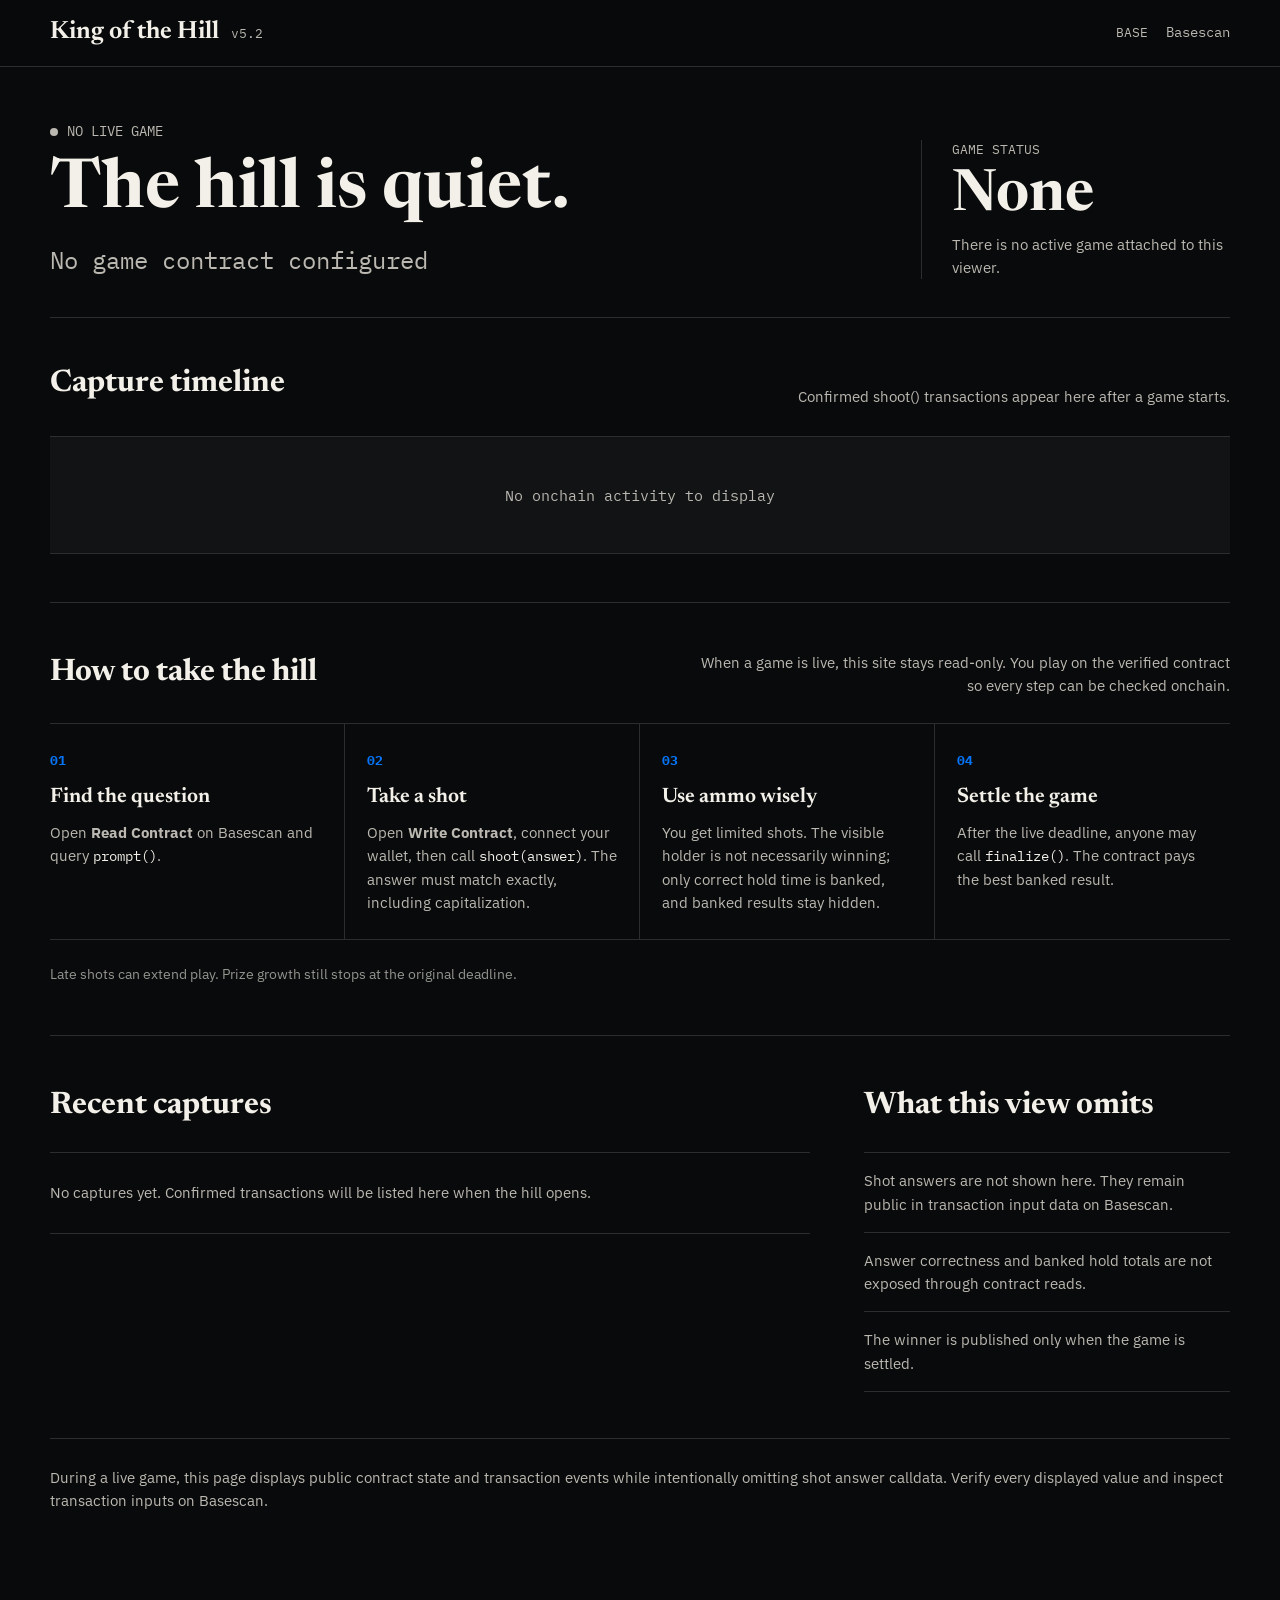
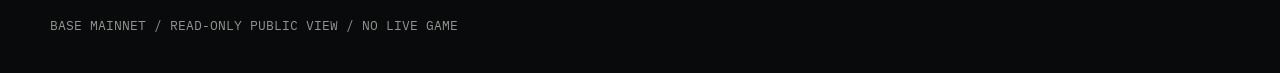
==== site/index.html @ c0a4bc06 "Clarify timeline states after game end" ====
<!DOCTYPE html>
<html lang="en">
<head>
  <meta charset="UTF-8">
  <meta name="viewport" content="width=device-width, initial-scale=1.0">
  <meta name="color-scheme" content="dark">
  <title>King of the Hill v5.2</title>
  <link rel="preconnect" href="https://fonts.googleapis.com">
  <link rel="preconnect" href="https://fonts.gstatic.com" crossorigin>
  <link href="https://fonts.googleapis.com/css2?family=IBM+Plex+Mono:wght@400;500;600&family=IBM+Plex+Sans:wght@400;500;600&family=Newsreader:opsz,wght@6..72,500;6..72,650&display=swap" rel="stylesheet">
  <link rel="icon" type="image/svg+xml" href="favicon.svg">
  <link rel="stylesheet" href="styles.css?v=28">
  <script src="assets/ethers.umd.min.js"></script>
</head>
<body data-view="empty">
  <header>
    <div class="shell nav">
      <a class="brand" href="#top"><strong>King of the Hill</strong><span class="version">v5.2</span></a>
      <nav class="nav-actions" aria-label="Site navigation">
        <span class="network" id="network">BASE</span>
        <a id="history-link" href="#ledger" hidden>History</a>
        <a id="contract-link-nav" href="https://basescan.org" target="_blank" rel="noopener">Basescan</a>
      </nav>
    </div>
  </header>

  <main class="shell" id="top">
    <section class="live-heading" aria-labelledby="state-heading">
      <div>
        <div class="eyebrow inactive" id="state-kicker"><span class="pulse"></span><span id="state-kicker-text">NO LIVE GAME</span></div>
        <h1 id="state-heading">The hill is quiet.</h1>
        <p class="holder" id="holder">No game contract configured</p>
      </div>
      <div class="status-block">
        <div class="label" id="status-label">Game status</div>
        <div class="status-value" id="status-value">None</div>
        <p class="status-copy" id="status-copy">There is no active game attached to this viewer.</p>
      </div>
    </section>

    <section class="scoreline" id="scoreline" aria-label="Public game state" hidden>
      <div class="score primary"><span class="label" id="metric-primary-label">Visible reign prize</span><strong id="metric-primary">-</strong></div>
      <div class="score"><span class="label" id="metric-two-label">Prize pool</span><strong id="metric-two">-</strong></div>
      <div class="score"><span class="label" id="metric-three-label">Prize floor</span><strong id="metric-three">-</strong></div>
      <div class="score"><span class="label" id="metric-four-label">Max shots</span><strong id="metric-four">-</strong></div>
    </section>

    <section class="timeline-section" id="timeline-section">
      <div class="section-top">
        <h2>Capture timeline</h2>
        <p class="section-note" id="timeline-note">Confirmed <code>shoot()</code> transactions appear here after a game starts.</p>
      </div>
      <div class="timeline empty" id="timeline" aria-label="No capture activity">
        <p class="empty-track-copy">No onchain activity to display</p>
      </div>
      <div class="timeline-key" id="timeline-key" hidden>
        <span class="key shot-key"><i></i>Shot</span>
        <span class="key now" id="playhead-key"><i></i>Latest block</span>
        <span class="key cutoff"><i></i><span id="cutoff-key-text">Prize cutoff + current end</span></span>
        <span class="key current-end" id="current-end-key" hidden><i></i><span id="current-end-key-text">Current end</span></span>
        <span class="key overtime" id="overtime-key" hidden><i></i>Overtime</span>
      </div>
    </section>

    <section class="play-guide" id="play">
      <div class="guide-heading">
        <h2>How to take the hill</h2>
        <p>When a game is live, this site stays read-only. You play on the verified contract so every step can be checked onchain.</p>
      </div>
      <div class="guide-grid">
        <article class="guide-step"><b>01</b><h3>Find the question</h3><p>Open <strong>Read Contract</strong> on Basescan and query <code>prompt()</code>.</p></article>
        <article class="guide-step"><b>02</b><h3>Take a shot</h3><p>Open <strong>Write Contract</strong>, connect your wallet, then call <code>shoot(answer)</code>. The answer must match exactly, including capitalization.</p></article>
        <article class="guide-step"><b>03</b><h3>Use ammo wisely</h3><p>You get limited shots. The visible holder is not necessarily winning; only correct hold time is banked, and banked results stay hidden.</p></article>
        <article class="guide-step"><b>04</b><h3>Settle the game</h3><p>After the live deadline, anyone may call <code>finalize()</code>. The contract pays the best banked result.</p></article>
      </div>
      <div class="guide-actions">
        <a class="chain-link disabled" id="contract-link" href="https://basescan.org" target="_blank" rel="noopener" aria-disabled="true" hidden>Available when a game is configured</a>
        <p>Late shots can extend play. Prize growth still stops at the original deadline.</p>
      </div>
    </section>

    <section class="lower">
      <div id="ledger">
        <h2>Recent captures</h2>
        <div id="history-empty" class="empty-copy">No captures yet. Confirmed transactions will be listed here when the hill opens.</div>
        <div class="ledger-wrap" id="ledger-wrap" hidden>
          <table class="ledger">
            <caption>The prize shown is the public curve value reached by the holder displaced by each shot.</caption>
            <thead><tr><th>Time</th><th>Player</th><th>Tx</th><th>Previous reign prize</th></tr></thead>
            <tbody id="history-body"></tbody>
          </table>
        </div>
      </div>
      <aside>
        <h2>What this view omits</h2>
        <div class="hidden-state">
          <p>Shot answers are not shown here. They remain public in transaction input data on Basescan.</p>
          <p>Answer correctness and banked hold totals are not exposed through contract reads.</p>
          <p>The winner is published only when the game is settled.</p>
        </div>
      </aside>
    </section>

    <p class="disclosure">During a live game, this page displays public contract state and transaction events while intentionally omitting shot answer calldata. Verify every displayed value and inspect transaction inputs on Basescan.</p>
  </main>

  <footer><div class="shell" id="footer-state">BASE MAINNET / READ-ONLY PUBLIC VIEW / NO LIVE GAME</div></footer>

  <script type="module" src="app.js?v=28"></script>
</body>
</html>
---- site/styles.css ----
:root {
  --bg: #090a0b;
  --panel: #111315;
  --ink: #f3f0e9;
  --muted: #bbb8b1;
  --faint: #92948e;
  --line: #2b2d2e;
  --accent: #0675f9;
  --good: #b7d89c;
  --warning: #e6bd62;
  --state-accent: var(--muted);
  --state-panel: var(--panel);
  --state-border: var(--line);
}

body[data-view="ready"] {
  --state-accent: #79aef0;
  --state-panel: #0e151e;
  --state-border: #253d5d;
}
body[data-view="live-open"],
body[data-view="live-active"] {
  --state-accent: var(--accent);
  --state-panel: #0b1624;
  --state-border: #174f8f;
}
body[data-view="unfunded"],
body[data-view="overtime"],
body[data-view="expired"],
body[data-view="unavailable"] {
  --state-accent: var(--warning);
  --state-panel: #19160e;
  --state-border: #665126;
}

* { box-sizing: border-box; }
[hidden] { display: none !important; }
html { color-scheme: dark; scroll-behavior: smooth; }
body {
  margin: 0;
  background: var(--bg);
  color: var(--ink);
  font-family: "IBM Plex Sans", sans-serif;
  font-size: 17px;
  line-height: 1.55;
  overflow-x: hidden;
  -webkit-font-smoothing: antialiased;
}
a { color: inherit; transition: color 150ms ease, border-color 150ms ease, background-color 150ms ease; }
button, a { -webkit-tap-highlight-color: transparent; }
code { color: var(--ink); font-family: "IBM Plex Mono", monospace; font-size: 0.94em; }
.version, .network, .nav-actions, .eyebrow, .holder, .label,
.status-value.timer, .score strong, .timeline, .timeline-key,
.guide-step b, .chain-link, .ledger, footer {
  font-family: "IBM Plex Mono", monospace;
}
.shell { width: min(1180px, calc(100% - 48px)); margin: 0 auto; }

header {
  position: sticky;
  top: 0;
  z-index: 20;
  background: rgba(9, 10, 11, 0.94);
  border-bottom: 1px solid var(--line);
}
.nav {
  min-height: 66px;
  display: flex;
  align-items: center;
  justify-content: space-between;
  gap: 24px;
}
.brand {
  display: flex;
  align-items: baseline;
  gap: 12px;
  min-width: 0;
  text-decoration: none;
}
.brand strong {
  font-family: "Newsreader", serif;
  font-size: 25px;
  font-weight: 650;
  letter-spacing: 0;
  white-space: nowrap;
}
.version, .network { color: var(--muted); font-size: 13px; }
.nav-actions { display: flex; align-items: center; gap: 18px; }
.nav-actions a { color: var(--muted); font-size: 14px; text-decoration: none; }
.nav-actions a:hover, .nav-actions a:focus-visible { color: var(--accent); text-decoration: underline; text-underline-offset: 4px; }

main { padding: 54px 0 80px; }
.live-heading {
  display: grid;
  grid-template-columns: minmax(0, 1.45fr) minmax(280px, 0.55fr);
  gap: 56px;
  align-items: end;
  padding-bottom: 38px;
  border-bottom: 1px solid var(--line);
}
.eyebrow {
  display: flex;
  align-items: center;
  gap: 9px;
  margin-bottom: 16px;
  color: var(--state-accent);
  font-size: 14px;
}
.eyebrow.inactive { color: var(--muted); }
.eyebrow.warning { color: var(--warning); }
.pulse {
  width: 8px;
  height: 8px;
  flex: 0 0 auto;
  border-radius: 50%;
  background: currentColor;
  box-shadow: 0 0 0 0 rgba(183, 216, 156, 0.5);
  animation: pulse 2s infinite;
}
.inactive .pulse, .warning .pulse { box-shadow: none; animation: none; }
@keyframes pulse {
  70% { box-shadow: 0 0 0 8px rgba(183, 216, 156, 0); }
  100% { box-shadow: 0 0 0 0 rgba(183, 216, 156, 0); }
}
h1, h2, h3 { font-family: "Newsreader", serif; letter-spacing: 0; }
h1 {
  max-width: 820px;
  margin: 0;
  font-size: 84px;
  line-height: 0.96;
  font-weight: 650;
  text-wrap: balance;
}
body[data-view="empty"] h1,
body[data-view="unfunded"] h1,
body[data-view="ready"] h1 {
  font-size: 68px;
}
h2 { margin: 0; font-size: 31px; }
h3 { margin: 0; font-size: 21px; }
.holder {
  margin: 18px 0 0;
  color: var(--state-accent);
  font-size: 24px;
  overflow-wrap: anywhere;
}
.holder.neutral { color: var(--muted); }
.status-block { border-left: 1px solid var(--line); padding-left: 30px; }
.label { color: var(--muted); font-size: 13px; text-transform: uppercase; }
.status-value {
  margin: 7px 0 8px;
  color: var(--ink);
  font-family: "Newsreader", serif;
  font-size: 58px;
  line-height: 1;
  font-weight: 650;
  font-variant-numeric: tabular-nums;
}
.status-value.timer { font-family: "IBM Plex Mono", monospace; font-size: 50px; font-weight: 500; }
.status-copy { margin: 0; color: var(--muted); font-size: 15px; }

.scoreline {
  display: grid;
  grid-template-columns: 1.1fr repeat(3, 0.7fr);
  border-bottom: 1px solid var(--line);
  background: var(--state-panel);
}
.score {
  min-width: 0;
  padding: 24px 20px 24px 0;
  border-right: 1px solid var(--line);
}
.score + .score { padding-left: 24px; }
.score:last-child { border-right: 0; }
.score strong {
  display: block;
  margin-top: 8px;
  font-size: 29px;
  font-weight: 500;
  font-variant-numeric: tabular-nums;
  white-space: nowrap;
}
.score.primary {
  padding-left: 16px;
  background: color-mix(in srgb, var(--state-accent) 8%, transparent);
  box-shadow: inset 3px 0 0 var(--state-accent);
}
.score.primary strong { color: var(--state-accent); }

body[data-view="live-open"] .status-block,
body[data-view="live-active"] .status-block,
body[data-view="overtime"] .status-block,
body[data-view="expired"] .status-block,
body[data-view="unfunded"] .status-block {
  box-shadow: inset 3px 0 0 var(--state-accent);
}
body[data-view="live-open"] .status-value,
body[data-view="live-active"] .status-value,
body[data-view="overtime"] .status-value,
body[data-view="expired"] .status-value,
body[data-view="unfunded"] .status-value {
  color: var(--state-accent);
}

.timeline-section { padding: 42px 0 48px; border-bottom: 1px solid var(--state-border); }
.section-top {
  display: flex;
  align-items: flex-end;
  justify-content: space-between;
  gap: 24px;
  margin-bottom: 28px;
}
.section-note {
  display: flex;
  flex-wrap: wrap;
  justify-content: flex-end;
  gap: 4px 16px;
  max-width: 620px;
  margin: 0;
  color: var(--muted);
  font-size: 15px;
  text-align: right;
}
.section-note span { white-space: nowrap; }
.timeline {
  position: relative;
  height: 178px;
  border-top: 1px solid var(--line);
  border-bottom: 1px solid var(--line);
  overflow: hidden;
  background: var(--state-panel);
  border-color: var(--state-border);
}
.timeline.empty { height: 118px; }
.empty-track-copy {
  position: absolute;
  inset: 0;
  display: grid;
  place-items: center;
  margin: 0;
  padding: 24px;
  color: var(--muted);
  font-size: 15px;
  text-align: center;
}
.timeline-rail {
  position: absolute;
  left: 0;
  right: 0;
  top: 91px;
  height: 1px;
  background: #62615e;
}
.timeline-progress {
  position: absolute;
  left: 0;
  top: 90px;
  height: 3px;
  z-index: 2;
  background: var(--state-accent);
  opacity: 0.42;
}
.overtime-zone {
  position: absolute;
  top: 0;
  right: 0;
  bottom: 0;
  background: #211b0d;
  border-left: 1px dashed var(--warning);
}
.timeline-boundary, .playhead, .shot {
  position: absolute;
  width: 1px;
}
.timeline-boundary {
  top: 34px;
  bottom: 34px;
  border-left: 1px dashed #9b938b;
}
.timeline-boundary.current-end { border-left: 1px solid var(--good); }
.timeline-boundary span {
  position: absolute;
  top: -25px;
  right: 7px;
  color: var(--muted);
  font-size: 12px;
  white-space: nowrap;
}
.timeline-boundary.current-end span { color: var(--good); }
.timeline-boundary.align-left span { top: -7px; }
.shot {
  top: 57px;
  bottom: 57px;
  width: 2px;
  background: #d8d4cc;
  opacity: 0.72;
}
.shot.latest {
  top: 51px;
  bottom: 51px;
  width: 4px;
  background: var(--state-accent);
  opacity: 1;
  box-shadow: 0 0 16px color-mix(in srgb, var(--state-accent) 60%, transparent);
}
.playhead {
  top: 20px;
  bottom: 20px;
  width: 3px;
  z-index: 5;
  background: var(--state-accent);
  box-shadow: 0 0 14px color-mix(in srgb, var(--state-accent) 55%, transparent);
  transition: left 1s linear;
}
.playhead::before {
  content: attr(data-label);
  position: absolute;
  top: 43px;
  left: 8px;
  color: var(--state-accent);
  font-size: 13px;
  font-weight: 600;
  white-space: nowrap;
}
.playhead.align-end::before { right: 8px; left: auto; }
.playhead::after {
  content: "";
  position: absolute;
  left: -4px;
  top: 68px;
  width: 10px;
  height: 10px;
  border-radius: 50%;
  background: var(--state-accent);
}
.timeline-start, .timeline-end {
  position: absolute;
  bottom: 13px;
  color: var(--muted);
  font-size: 14px;
}
.timeline-start { left: 12px; }
.timeline-end { right: 12px; text-align: right; }
.timeline-key {
  display: flex;
  gap: 24px;
  margin-top: 14px;
  color: var(--muted);
  font-size: 14px;
}
.key { display: flex; align-items: center; gap: 7px; }
.key i { display: block; width: 2px; height: 14px; background: #d8d4cc; }
.key.now i { width: 3px; background: var(--state-accent); }
.key.cutoff i { width: 1px; border-left: 1px dashed #9b938b; background: none; }
.key.current-end i { width: 1px; border-left: 0; background: var(--good); }
.key.overtime i {
  width: 14px;
  height: 10px;
  border: 1px solid var(--warning);
  background: #211b0d;
}

.play-guide { padding: 46px 0 50px; border-bottom: 1px solid var(--line); }
.guide-heading {
  display: flex;
  align-items: end;
  justify-content: space-between;
  gap: 32px;
  margin-bottom: 26px;
}
.guide-heading p {
  max-width: 540px;
  margin: 0;
  color: var(--muted);
  font-size: 15px;
  text-align: right;
}
.guide-grid {
  display: grid;
  grid-template-columns: repeat(4, minmax(0, 1fr));
  border-top: 1px solid var(--line);
  border-bottom: 1px solid var(--line);
}
.guide-step {
  min-width: 0;
  padding: 22px 22px 24px 0;
  border-right: 1px solid var(--line);
}
.guide-step + .guide-step { padding-left: 22px; }
.guide-step:last-child { border-right: 0; }
.guide-step b { color: var(--accent); font-size: 13px; }
.guide-step h3 { margin: 9px 0 7px; font-weight: 650; }
.guide-step p { margin: 0; color: var(--muted); font-size: 15px; }
.guide-actions { display: flex; align-items: center; gap: 20px; margin-top: 24px; }
.guide-actions p { margin: 0; color: var(--faint); font-size: 14px; }
.chain-link {
  display: inline-flex;
  margin: 0;
  padding: 12px 15px;
  border: 1px solid var(--accent);
  border-radius: 4px;
  color: var(--accent);
  font-size: 15px;
  text-decoration: none;
  white-space: nowrap;
}
.chain-link:hover, .chain-link:focus-visible { background: var(--accent); color: #ffffff; }
.chain-link.disabled { border-color: var(--line); color: var(--muted); cursor: default; pointer-events: none; }

.lower {
  display: grid;
  grid-template-columns: minmax(0, 1.35fr) minmax(280px, 0.65fr);
  gap: 54px;
  padding: 46px 0;
}
.lower > * { min-width: 0; }
.ledger-wrap { overflow-x: auto; }
.ledger { width: 100%; border-collapse: collapse; margin-top: 22px; }
.ledger caption {
  margin-bottom: 16px;
  color: var(--muted);
  font-family: "IBM Plex Sans", sans-serif;
  font-size: 15px;
  text-align: left;
}
.ledger th {
  padding: 0 12px 11px 0;
  border-bottom: 1px solid var(--line);
  color: var(--faint);
  font-size: 13px;
  font-weight: 500;
  text-align: left;
  vertical-align: bottom;
}
.ledger td {
  padding: 15px 12px 15px 0;
  border-bottom: 1px solid var(--line);
  color: var(--muted);
  font-size: 14px;
  white-space: nowrap;
}
.ledger td:nth-child(2) { color: var(--ink); }
.ledger a { color: var(--accent); text-decoration: none; }
.ledger a:hover, .ledger a:focus-visible { color: #4c9fff; text-decoration: underline; text-underline-offset: 3px; }
.ot { color: var(--good); font-size: 12px; }
.empty-copy {
  margin: 22px 0 0;
  padding: 28px 0;
  border-top: 1px solid var(--line);
  border-bottom: 1px solid var(--line);
  color: var(--muted);
  font-size: 15px;
}
.hidden-state { margin-top: 22px; border-top: 1px solid var(--line); }
.hidden-state p { margin: 0; padding: 16px 0; border-bottom: 1px solid var(--line); color: var(--muted); font-size: 15px; }
.disclosure { margin: 0; padding: 27px 0 0; border-top: 1px solid var(--line); color: var(--muted); font-size: 15px; }
footer { padding: 24px 0 36px; color: var(--faint); font-size: 13px; }

@media (max-width: 900px) {
  h1 { font-size: 64px; }
  body[data-view="empty"] h1,
  body[data-view="unfunded"] h1,
  body[data-view="ready"] h1 { font-size: 56px; }
  .holder { font-size: 22px; }
  .status-value { font-size: 50px; }
  .score strong { font-size: 24px; }
  .guide-grid { grid-template-columns: 1fr 1fr; }
  .guide-step:nth-child(2) { border-right: 0; }
  .guide-step:nth-child(n+3) { border-top: 1px solid var(--line); }
  .guide-step:nth-child(3) { padding-left: 0; }
}

@media (max-width: 780px) {
  .shell { width: min(100% - 32px, 680px); }
  .nav { min-height: 58px; }
  .brand strong { font-size: 20px; }
  .network { display: none; }
  main { padding-top: 34px; }
  .live-heading { grid-template-columns: 1fr; gap: 30px; }
  .status-block { border-left: 0; border-top: 1px solid var(--line); padding: 22px 0 0; }
  .scoreline { grid-template-columns: 1fr 1fr; }
  .score:nth-child(2) { border-right: 0; }
  .score:nth-child(n+3) { border-top: 1px solid var(--line); }
  .score:nth-child(3) { padding-left: 0; }
  .section-top, .guide-heading { align-items: flex-start; flex-direction: column; }
  .section-note { justify-content: flex-start; text-align: left; }
  .guide-heading p { text-align: left; }
  .timeline { height: 154px; }
  .timeline-rail { top: 79px; }
  .timeline-progress { top: 78px; }
  .shot { top: 49px; bottom: 49px; }
  .playhead::after { top: 56px; }
  body[data-view="live-open"] .status-block,
  body[data-view="live-active"] .status-block,
  body[data-view="overtime"] .status-block,
  body[data-view="expired"] .status-block,
  body[data-view="unfunded"] .status-block {
    box-shadow: inset 0 3px 0 var(--state-accent);
  }
  .timeline-boundary span { display: none; }
  .lower { grid-template-columns: 1fr; gap: 42px; }
}

@media (max-width: 480px) {
  body { font-size: 16px; }
  h1 { font-size: 48px; }
  body[data-view="empty"] h1,
  body[data-view="unfunded"] h1,
  body[data-view="ready"] h1 { font-size: 42px; }
  main { padding: 28px 0 56px; }
  .holder { font-size: 18px; }
  .status-value { font-size: 44px; }
  .status-value.timer { font-size: 44px; }
  .score strong { font-size: 18px; }
  .timeline-section { padding: 32px 0 36px; }
  .timeline.empty { height: 104px; }
  .play-guide { padding: 36px 0 38px; }
  .guide-grid { grid-template-columns: 1fr; }
  .guide-grid { border-top: 0; border-bottom: 0; }
  .guide-step, .guide-step + .guide-step { padding: 16px 0; border-right: 0; border-top: 0; border-bottom: 1px solid var(--line); }
  .guide-step:last-child { border-bottom: 0; }
  .guide-actions { align-items: flex-start; flex-direction: column; gap: 12px; }
  .chain-link { max-width: 100%; text-align: center; white-space: normal; }
  .timeline-key { flex-wrap: wrap; gap: 10px 18px; }
  .timeline-end { display: none; }
  .lower { gap: 34px; padding: 36px 0; }
  .ledger-wrap { overflow: visible; }
  .ledger, .ledger tbody, .ledger tr, .ledger td { display: block; width: 100%; }
  .ledger caption { display: block; width: 100%; margin-bottom: 4px; }
  .ledger thead { display: none; }
  .ledger tr {
    display: grid;
    grid-template-columns: minmax(0, 1fr) minmax(0, 1fr);
    gap: 14px 20px;
    padding: 17px 0;
    border-bottom: 1px solid var(--line);
  }
  .ledger td {
    min-width: 0;
    padding: 0;
    border-bottom: 0;
    white-space: normal;
    overflow-wrap: anywhere;
  }
  .ledger td::before {
    content: attr(data-label);
    display: block;
    margin-bottom: 4px;
    color: var(--faint);
    font-size: 12px;
    text-transform: uppercase;
  }
}

@media (max-width: 350px) {
  .version { display: none; }
}

@media (prefers-reduced-motion: reduce) {
  html { scroll-behavior: auto; }
  *, *::before, *::after { animation-duration: 0.01ms !important; animation-iteration-count: 1 !important; transition: none !important; }
}
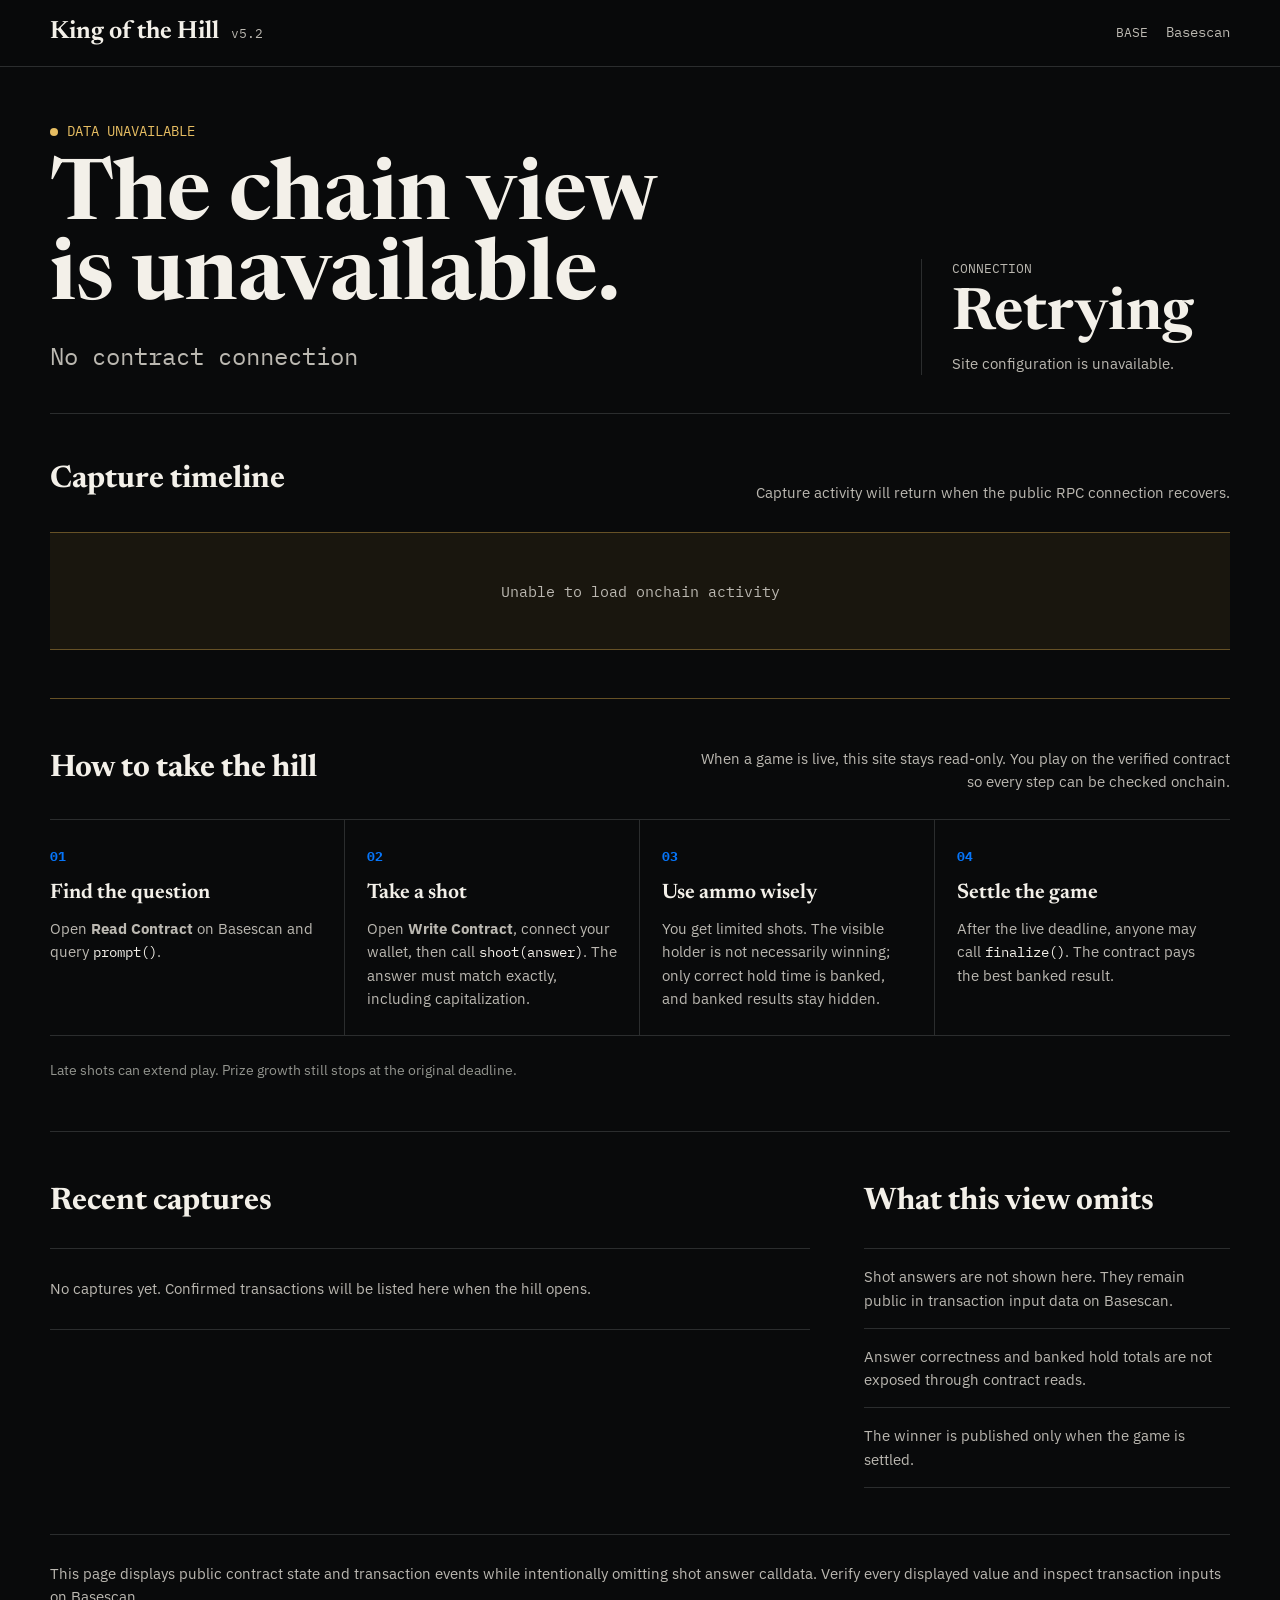
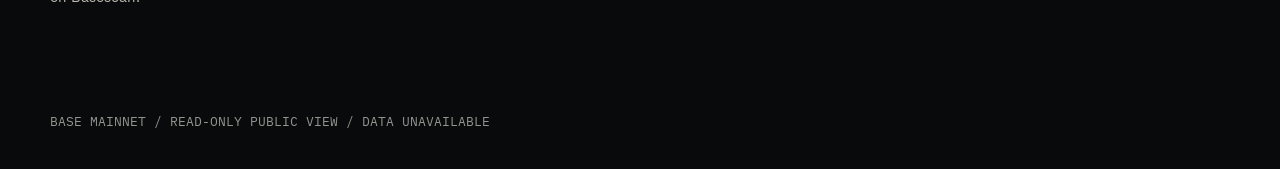
==== commit a6f73232: "Harden live site state rendering" ====
--- a/site/index.html
+++ b/site/index.html
@@ -9,7 +9,7 @@
   <link rel="preconnect" href="https://fonts.gstatic.com" crossorigin>
   <link href="https://fonts.googleapis.com/css2?family=IBM+Plex+Mono:wght@400;500;600&family=IBM+Plex+Sans:wght@400;500;600&family=Newsreader:opsz,wght@6..72,500;6..72,650&display=swap" rel="stylesheet">
   <link rel="icon" type="image/svg+xml" href="favicon.svg">
-  <link rel="stylesheet" href="styles.css?v=28">
+  <link rel="stylesheet" href="styles.css?v=29">
   <script src="assets/ethers.umd.min.js"></script>
 </head>
 <body data-view="empty">
@@ -101,11 +101,11 @@
       </aside>
     </section>
 
-    <p class="disclosure">During a live game, this page displays public contract state and transaction events while intentionally omitting shot answer calldata. Verify every displayed value and inspect transaction inputs on Basescan.</p>
+    <p class="disclosure">This page displays public contract state and transaction events while intentionally omitting shot answer calldata. Verify every displayed value and inspect transaction inputs on Basescan.</p>
   </main>
 
   <footer><div class="shell" id="footer-state">BASE MAINNET / READ-ONLY PUBLIC VIEW / NO LIVE GAME</div></footer>
 
-  <script type="module" src="app.js?v=28"></script>
+  <script type="module" src="app.js?v=29"></script>
 </body>
 </html>
--- a/site/styles.css
+++ b/site/styles.css
@@ -25,6 +25,7 @@
   --state-border: #174f8f;
 }
 body[data-view="unfunded"],
+body[data-view="missed-start"],
 body[data-view="overtime"],
 body[data-view="expired"],
 body[data-view="unavailable"] {
@@ -191,6 +192,7 @@
 body[data-view="live-active"] .status-block,
 body[data-view="overtime"] .status-block,
 body[data-view="expired"] .status-block,
+body[data-view="missed-start"] .status-block,
 body[data-view="unfunded"] .status-block {
   box-shadow: inset 3px 0 0 var(--state-accent);
 }
@@ -198,6 +200,7 @@
 body[data-view="live-active"] .status-value,
 body[data-view="overtime"] .status-value,
 body[data-view="expired"] .status-value,
+body[data-view="missed-start"] .status-value,
 body[data-view="unfunded"] .status-value {
   color: var(--state-accent);
 }
@@ -310,7 +313,6 @@
   z-index: 5;
   background: var(--state-accent);
   box-shadow: 0 0 14px color-mix(in srgb, var(--state-accent) 55%, transparent);
-  transition: left 1s linear;
 }
 .playhead::before {
   content: attr(data-label);
@@ -484,6 +486,7 @@
   .score:nth-child(3) { padding-left: 0; }
   .section-top, .guide-heading { align-items: flex-start; flex-direction: column; }
   .section-note { justify-content: flex-start; text-align: left; }
+  .section-note span { white-space: normal; }
   .guide-heading p { text-align: left; }
   .timeline { height: 154px; }
   .timeline-rail { top: 79px; }
@@ -494,6 +497,7 @@
   body[data-view="live-active"] .status-block,
   body[data-view="overtime"] .status-block,
   body[data-view="expired"] .status-block,
+  body[data-view="missed-start"] .status-block,
   body[data-view="unfunded"] .status-block {
     box-shadow: inset 0 3px 0 var(--state-accent);
   }
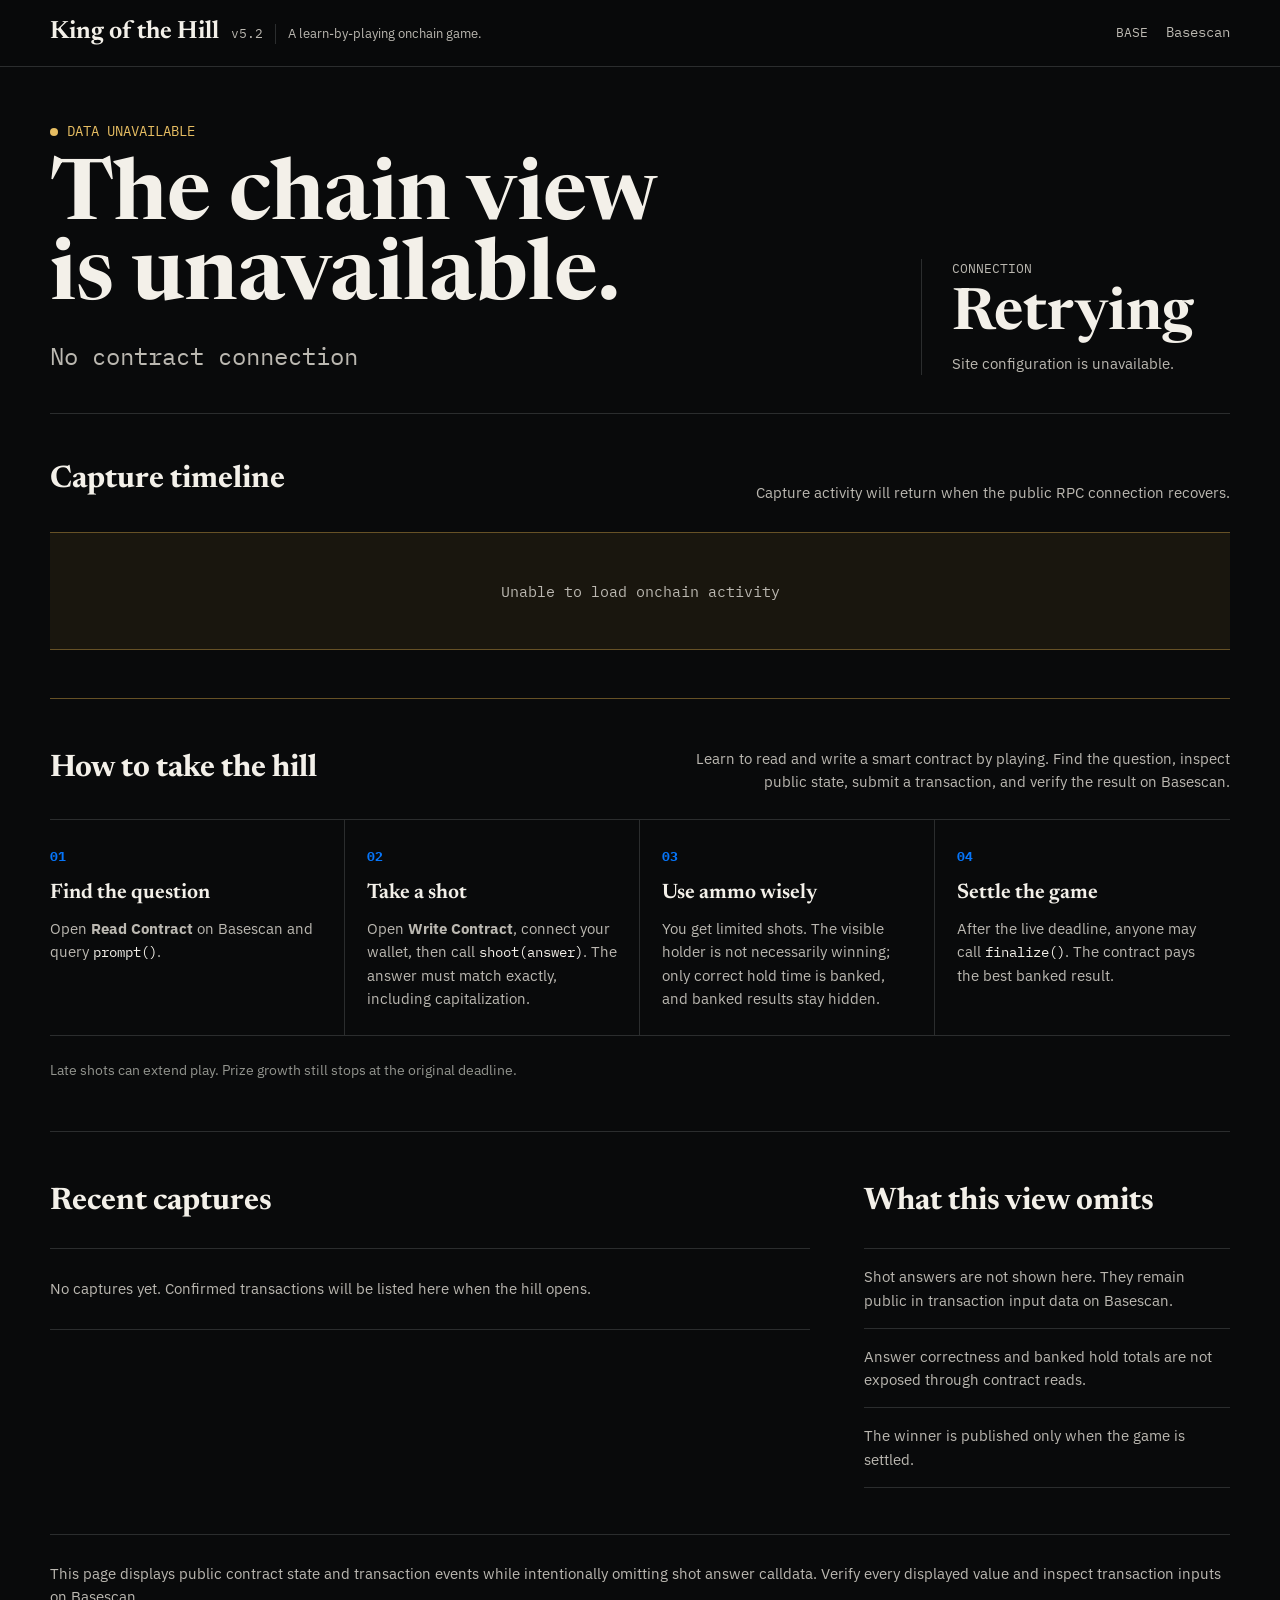
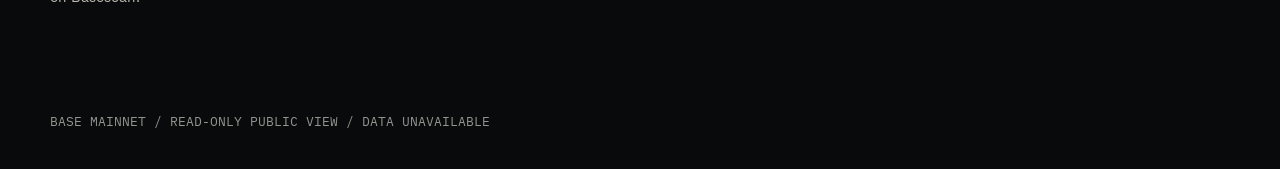
==== commit e55437c6: "Restore the onchain learning framing" ====
--- a/site/index.html
+++ b/site/index.html
@@ -9,13 +9,13 @@
   <link rel="preconnect" href="https://fonts.gstatic.com" crossorigin>
   <link href="https://fonts.googleapis.com/css2?family=IBM+Plex+Mono:wght@400;500;600&family=IBM+Plex+Sans:wght@400;500;600&family=Newsreader:opsz,wght@6..72,500;6..72,650&display=swap" rel="stylesheet">
   <link rel="icon" type="image/svg+xml" href="favicon.svg">
-  <link rel="stylesheet" href="styles.css?v=29">
+  <link rel="stylesheet" href="styles.css?v=33">
   <script src="assets/ethers.umd.min.js"></script>
 </head>
-<body data-view="empty">
+<body data-view="empty" data-ready="false">
   <header>
     <div class="shell nav">
-      <a class="brand" href="#top"><strong>King of the Hill</strong><span class="version">v5.2</span></a>
+      <a class="brand" href="#top"><strong>King of the Hill</strong><span class="version">v5.2</span><span class="brand-purpose">A learn-by-playing onchain game.</span></a>
       <nav class="nav-actions" aria-label="Site navigation">
         <span class="network" id="network">BASE</span>
         <a id="history-link" href="#ledger" hidden>History</a>
@@ -65,7 +65,7 @@
     <section class="play-guide" id="play">
       <div class="guide-heading">
         <h2>How to take the hill</h2>
-        <p>When a game is live, this site stays read-only. You play on the verified contract so every step can be checked onchain.</p>
+        <p>Learn to read and write a smart contract by playing. Find the question, inspect public state, submit a transaction, and verify the result on Basescan.</p>
       </div>
       <div class="guide-grid">
         <article class="guide-step"><b>01</b><h3>Find the question</h3><p>Open <strong>Read Contract</strong> on Basescan and query <code>prompt()</code>.</p></article>
@@ -106,6 +106,6 @@
 
   <footer><div class="shell" id="footer-state">BASE MAINNET / READ-ONLY PUBLIC VIEW / NO LIVE GAME</div></footer>
 
-  <script type="module" src="app.js?v=29"></script>
+  <script type="module" src="app.js?v=32"></script>
 </body>
 </html>
--- a/site/styles.css
+++ b/site/styles.css
@@ -47,6 +47,8 @@
   overflow-x: hidden;
   -webkit-font-smoothing: antialiased;
 }
+body[data-ready="false"] main,
+body[data-ready="false"] footer { visibility: hidden; }
 a { color: inherit; transition: color 150ms ease, border-color 150ms ease, background-color 150ms ease; }
 button, a { -webkit-tap-highlight-color: transparent; }
 code { color: var(--ink); font-family: "IBM Plex Mono", monospace; font-size: 0.94em; }
@@ -85,7 +87,13 @@
   letter-spacing: 0;
   white-space: nowrap;
 }
-.version, .network { color: var(--muted); font-size: 13px; }
+.version, .network, .brand-purpose { color: var(--muted); font-size: 13px; }
+.brand-purpose {
+  padding-left: 12px;
+  border-left: 1px solid var(--line);
+  font-family: "IBM Plex Sans", sans-serif;
+  white-space: nowrap;
+}
 .nav-actions { display: flex; align-items: center; gap: 18px; }
 .nav-actions a { color: var(--muted); font-size: 14px; text-decoration: none; }
 .nav-actions a:hover, .nav-actions a:focus-visible { color: var(--accent); text-decoration: underline; text-underline-offset: 4px; }
@@ -162,11 +170,12 @@
 
 .scoreline {
   display: grid;
-  grid-template-columns: 1.1fr repeat(3, 0.7fr);
+  grid-template-columns: minmax(0, 0.95fr) repeat(3, minmax(0, 0.75fr));
   border-bottom: 1px solid var(--line);
   background: var(--state-panel);
 }
 .score {
+  container-type: inline-size;
   min-width: 0;
   padding: 24px 20px 24px 0;
   border-right: 1px solid var(--line);
@@ -176,7 +185,7 @@
 .score strong {
   display: block;
   margin-top: 8px;
-  font-size: 29px;
+  font-size: clamp(21px, 11cqi, 29px);
   font-weight: 500;
   font-variant-numeric: tabular-nums;
   white-space: nowrap;
@@ -305,6 +314,13 @@
   background: var(--state-accent);
   opacity: 1;
   box-shadow: 0 0 16px color-mix(in srgb, var(--state-accent) 60%, transparent);
+}
+.shot.entering {
+  transform-origin: center;
+  animation: shot-enter 420ms cubic-bezier(0.2, 0.8, 0.2, 1) both;
+}
+@keyframes shot-enter {
+  from { opacity: 0; transform: scaleY(0.08); }
 }
 .playhead {
   top: 20px;
@@ -458,6 +474,13 @@
 .disclosure { margin: 0; padding: 27px 0 0; border-top: 1px solid var(--line); color: var(--muted); font-size: 15px; }
 footer { padding: 24px 0 36px; color: var(--faint); font-size: 13px; }
 
+@media (max-width: 1024px) {
+  .scoreline { grid-template-columns: 1fr 1fr; }
+  .score:nth-child(2) { border-right: 0; }
+  .score:nth-child(n+3) { border-top: 1px solid var(--line); }
+  .score:nth-child(3) { padding-left: 0; }
+}
+
 @media (max-width: 900px) {
   h1 { font-size: 64px; }
   body[data-view="empty"] h1,
@@ -476,14 +499,11 @@
   .shell { width: min(100% - 32px, 680px); }
   .nav { min-height: 58px; }
   .brand strong { font-size: 20px; }
+  .brand-purpose { display: none; }
   .network { display: none; }
   main { padding-top: 34px; }
   .live-heading { grid-template-columns: 1fr; gap: 30px; }
   .status-block { border-left: 0; border-top: 1px solid var(--line); padding: 22px 0 0; }
-  .scoreline { grid-template-columns: 1fr 1fr; }
-  .score:nth-child(2) { border-right: 0; }
-  .score:nth-child(n+3) { border-top: 1px solid var(--line); }
-  .score:nth-child(3) { padding-left: 0; }
   .section-top, .guide-heading { align-items: flex-start; flex-direction: column; }
   .section-note { justify-content: flex-start; text-align: left; }
   .section-note span { white-space: normal; }
@@ -515,7 +535,7 @@
   .holder { font-size: 18px; }
   .status-value { font-size: 44px; }
   .status-value.timer { font-size: 44px; }
-  .score strong { font-size: 18px; }
+  .score strong { font-size: 18px; white-space: normal; overflow-wrap: anywhere; }
   .timeline-section { padding: 32px 0 36px; }
   .timeline.empty { height: 104px; }
   .play-guide { padding: 36px 0 38px; }
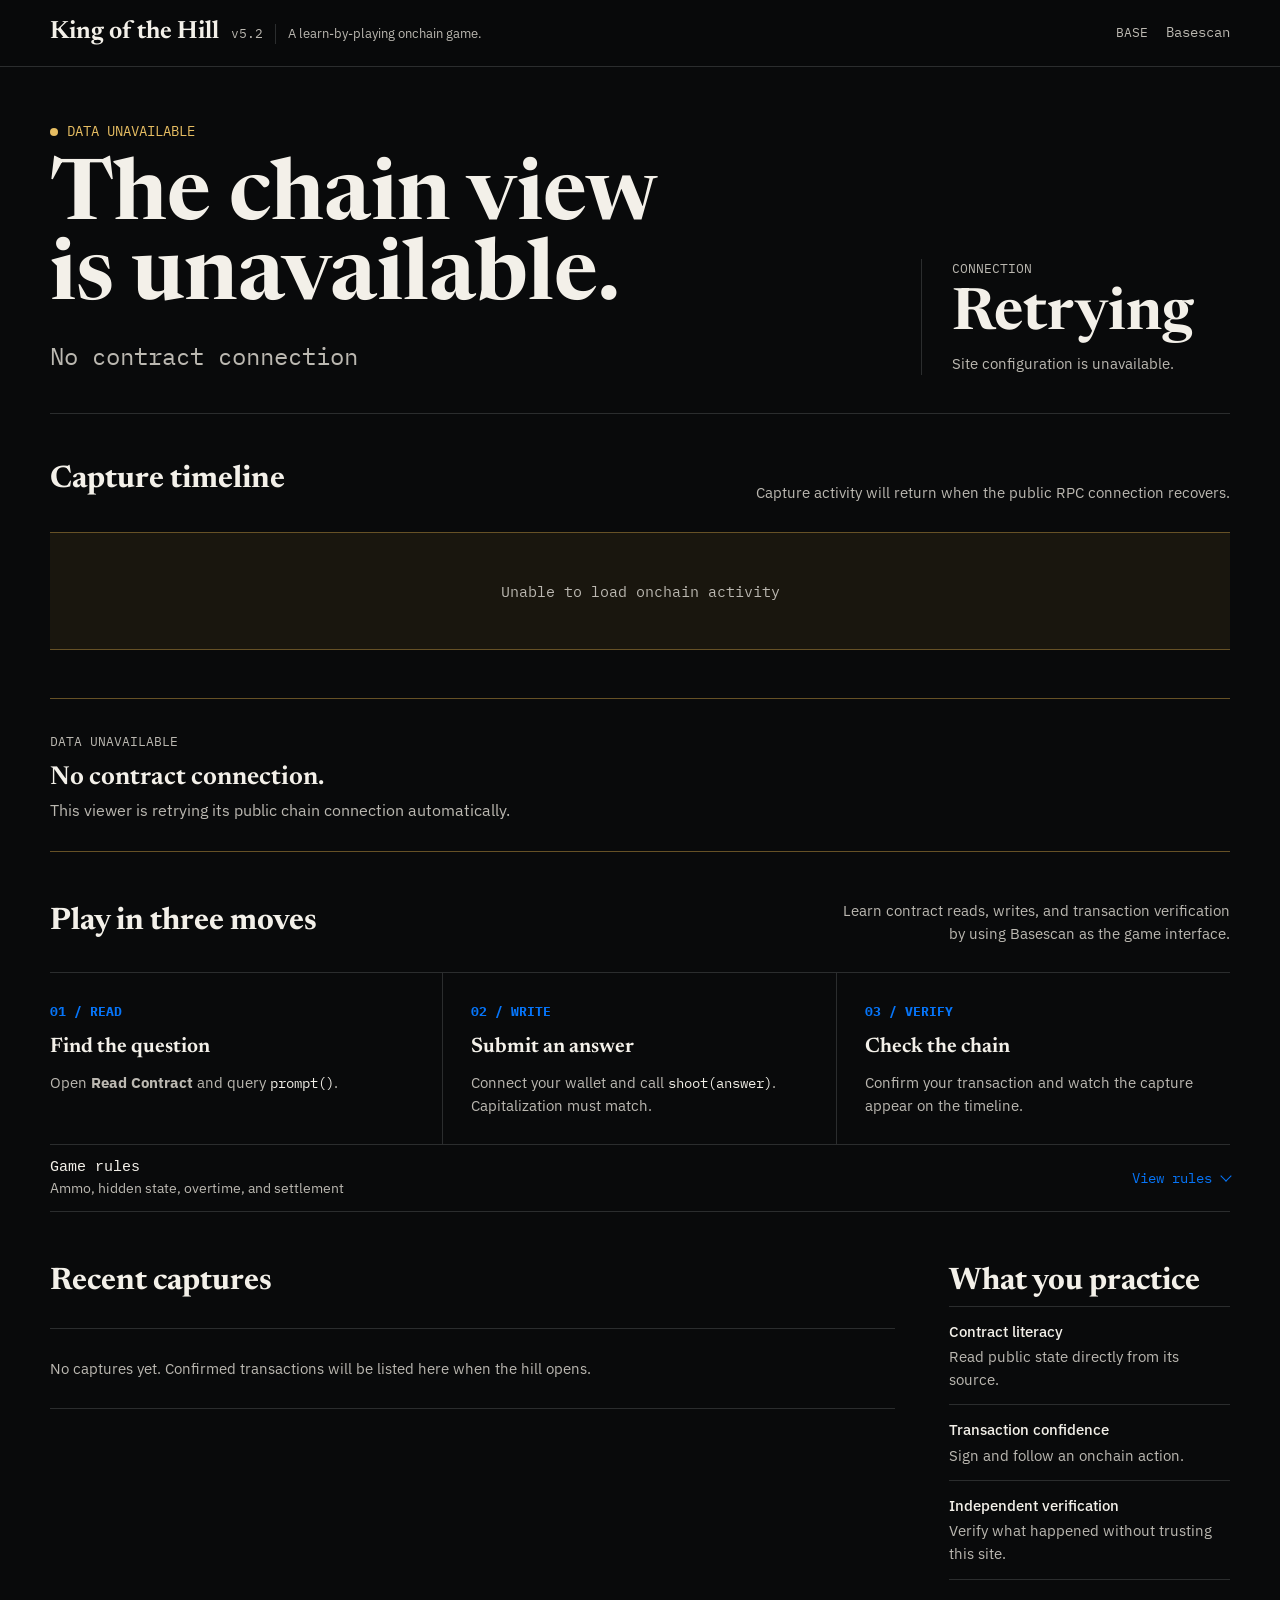
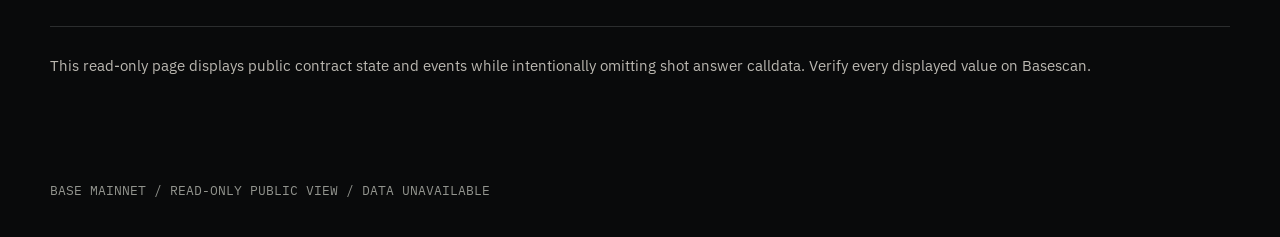
==== commit 185ee086: "Promote compact learning UI" ====
--- a/site/index.html
+++ b/site/index.html
@@ -9,7 +9,7 @@
   <link rel="preconnect" href="https://fonts.gstatic.com" crossorigin>
   <link href="https://fonts.googleapis.com/css2?family=IBM+Plex+Mono:wght@400;500;600&family=IBM+Plex+Sans:wght@400;500;600&family=Newsreader:opsz,wght@6..72,500;6..72,650&display=swap" rel="stylesheet">
   <link rel="icon" type="image/svg+xml" href="favicon.svg">
-  <link rel="stylesheet" href="styles.css?v=33">
+  <link rel="stylesheet" href="styles.css?v=34">
   <script src="assets/ethers.umd.min.js"></script>
 </head>
 <body data-view="empty" data-ready="false">
@@ -62,50 +62,70 @@
       </div>
     </section>
 
-    <section class="play-guide" id="play">
-      <div class="guide-heading">
-        <h2>How to take the hill</h2>
-        <p>Learn to read and write a smart contract by playing. Find the question, inspect public state, submit a transaction, and verify the result on Basescan.</p>
+    <section class="next-action" id="next-action" aria-label="Suggested next action">
+      <div>
+        <span class="label" id="next-action-label">Learn onchain</span>
+        <p><strong id="next-action-title">See how the game works.</strong><br><span id="next-action-copy">The next game will use a verified contract on Basescan as its interface.</span></p>
       </div>
-      <div class="guide-grid">
-        <article class="guide-step"><b>01</b><h3>Find the question</h3><p>Open <strong>Read Contract</strong> on Basescan and query <code>prompt()</code>.</p></article>
-        <article class="guide-step"><b>02</b><h3>Take a shot</h3><p>Open <strong>Write Contract</strong>, connect your wallet, then call <code>shoot(answer)</code>. The answer must match exactly, including capitalization.</p></article>
-        <article class="guide-step"><b>03</b><h3>Use ammo wisely</h3><p>You get limited shots. The visible holder is not necessarily winning; only correct hold time is banked, and banked results stay hidden.</p></article>
-        <article class="guide-step"><b>04</b><h3>Settle the game</h3><p>After the live deadline, anyone may call <code>finalize()</code>. The contract pays the best banked result.</p></article>
-      </div>
-      <div class="guide-actions">
-        <a class="chain-link disabled" id="contract-link" href="https://basescan.org" target="_blank" rel="noopener" aria-disabled="true" hidden>Available when a game is configured</a>
-        <p>Late shots can extend play. Prize growth still stops at the original deadline.</p>
-      </div>
+      <a class="contract-action disabled" id="contract-link" href="https://basescan.org" target="_blank" rel="noopener" aria-disabled="true" hidden>Open Contract</a>
     </section>
 
-    <section class="lower">
+    <section class="learn-guide" id="play">
+      <div class="guide-heading">
+        <h2>Play in three moves</h2>
+        <p>Learn contract reads, writes, and transaction verification<br>by using Basescan as the game interface.</p>
+      </div>
+      <div class="learn-steps">
+        <article class="learn-step"><b>01 / READ</b><h3>Find the question</h3><p>Open <strong>Read Contract</strong> and query <code>prompt()</code>.</p></article>
+        <article class="learn-step"><b>02 / WRITE</b><h3>Submit an answer</h3><p>Connect your wallet and call <code>shoot(answer)</code>. Capitalization must match.</p></article>
+        <article class="learn-step"><b>03 / VERIFY</b><h3>Check the chain</h3><p>Confirm your transaction and watch the capture appear on the timeline.</p></article>
+      </div>
+
+      <section class="rules" aria-labelledby="rules-title">
+        <button class="rules-toggle" type="button" aria-expanded="false" aria-controls="rules-panel">
+          <span class="rules-title"><strong id="rules-title">Game rules</strong><small>Ammo, hidden state, overtime, and settlement</small></span>
+          <span class="rules-action"><span>View rules</span><i aria-hidden="true"></i></span>
+        </button>
+        <div class="rules-panel" id="rules-panel" aria-hidden="true">
+          <div class="rules-panel-inner">
+            <div class="rules-grid">
+              <div><h3>Use ammo wisely</h3><p id="ammo-rule">Each address gets limited shots. A new shot takes the visible hill immediately.</p></div>
+              <div><h3>The result stays hidden</h3><p>The visible holder is not necessarily winning. Answers, correctness, and banked hold totals are omitted here.</p></div>
+              <div><h3>Finish onchain</h3><p id="settlement-rule">Late shots may extend play, but prize growth stops at the original deadline. After play ends, anyone may call <code>finalize()</code>.</p></div>
+            </div>
+          </div>
+        </div>
+      </section>
+    </section>
+
+    <section class="lower compact-lower">
       <div id="ledger">
+        <div class="activity-status" id="activity-status" hidden><i></i><span id="activity-status-text"></span></div>
         <h2>Recent captures</h2>
         <div id="history-empty" class="empty-copy">No captures yet. Confirmed transactions will be listed here when the hill opens.</div>
         <div class="ledger-wrap" id="ledger-wrap" hidden>
           <table class="ledger">
-            <caption>The prize shown is the public curve value reached by the holder displaced by each shot.</caption>
+            <caption>Public transaction events. Shot answers remain in transaction input data on Basescan.</caption>
             <thead><tr><th>Time</th><th>Player</th><th>Tx</th><th>Previous reign prize</th></tr></thead>
             <tbody id="history-body"></tbody>
           </table>
         </div>
       </div>
       <aside>
-        <h2>What this view omits</h2>
-        <div class="hidden-state">
-          <p>Shot answers are not shown here. They remain public in transaction input data on Basescan.</p>
-          <p>Answer correctness and banked hold totals are not exposed through contract reads.</p>
-          <p>The winner is published only when the game is settled.</p>
-        </div>
+        <h2>What you practice</h2>
+        <ul class="learning-outcomes">
+          <li><strong>Contract literacy</strong>Read public state directly from its source.</li>
+          <li><strong>Transaction confidence</strong>Sign and follow an onchain action.</li>
+          <li><strong>Independent verification</strong>Verify what happened without trusting this site.</li>
+        </ul>
       </aside>
     </section>
 
-    <p class="disclosure">This page displays public contract state and transaction events while intentionally omitting shot answer calldata. Verify every displayed value and inspect transaction inputs on Basescan.</p>
+    <p class="disclosure">This read-only page displays public contract state and events while intentionally omitting shot answer calldata. Verify every displayed value on Basescan.</p>
   </main>
 
   <footer><div class="shell" id="footer-state">BASE MAINNET / READ-ONLY PUBLIC VIEW / NO LIVE GAME</div></footer>
 
-  <script type="module" src="app.js?v=32"></script>
+  <script type="module" src="app.js?v=33"></script>
 </body>
 </html>
--- a/site/styles.css
+++ b/site/styles.css
@@ -54,7 +54,7 @@
 code { color: var(--ink); font-family: "IBM Plex Mono", monospace; font-size: 0.94em; }
 .version, .network, .nav-actions, .eyebrow, .holder, .label,
 .status-value.timer, .score strong, .timeline, .timeline-key,
-.guide-step b, .chain-link, .ledger, footer {
+.learn-step b, .contract-action, .rules-toggle, .ledger, footer {
   font-family: "IBM Plex Mono", monospace;
 }
 .shell { width: min(1180px, calc(100% - 48px)); margin: 0 auto; }
@@ -378,7 +378,32 @@
   background: #211b0d;
 }
 
-.play-guide { padding: 46px 0 50px; border-bottom: 1px solid var(--line); }
+.next-action {
+  display: grid;
+  grid-template-columns: minmax(0, 1fr) auto;
+  gap: 30px;
+  align-items: center;
+  padding: 28px 0;
+  border-bottom: 1px solid var(--state-border);
+}
+.next-action p { margin: 4px 0 0; color: var(--muted); font-size: 16px; }
+.next-action strong { color: var(--ink); font-family: "Newsreader", serif; font-size: 26px; font-weight: 650; }
+.contract-action {
+  display: inline-flex;
+  align-items: center;
+  min-height: 44px;
+  padding: 0 18px;
+  border: 1px solid var(--accent);
+  color: var(--ink);
+  font-family: "IBM Plex Mono", monospace;
+  font-size: 14px;
+  text-decoration: none;
+  white-space: nowrap;
+}
+.contract-action:hover, .contract-action:focus-visible { background: var(--accent); color: #fff; }
+.contract-action.disabled { border-color: var(--line); color: var(--muted); cursor: default; pointer-events: none; }
+
+.learn-guide { padding: 46px 0 0; }
 .guide-heading {
   display: flex;
   align-items: end;
@@ -387,43 +412,77 @@
   margin-bottom: 26px;
 }
 .guide-heading p {
-  max-width: 540px;
+  max-width: 600px;
   margin: 0;
   color: var(--muted);
   font-size: 15px;
   text-align: right;
 }
-.guide-grid {
-  display: grid;
-  grid-template-columns: repeat(4, minmax(0, 1fr));
+.learn-steps {
+  display: grid;
+  grid-template-columns: repeat(3, minmax(0, 1fr));
   border-top: 1px solid var(--line);
   border-bottom: 1px solid var(--line);
 }
-.guide-step {
+.learn-step {
   min-width: 0;
-  padding: 22px 22px 24px 0;
+  padding: 24px 28px 26px 0;
   border-right: 1px solid var(--line);
 }
-.guide-step + .guide-step { padding-left: 22px; }
-.guide-step:last-child { border-right: 0; }
-.guide-step b { color: var(--accent); font-size: 13px; }
-.guide-step h3 { margin: 9px 0 7px; font-weight: 650; }
-.guide-step p { margin: 0; color: var(--muted); font-size: 15px; }
-.guide-actions { display: flex; align-items: center; gap: 20px; margin-top: 24px; }
-.guide-actions p { margin: 0; color: var(--faint); font-size: 14px; }
-.chain-link {
-  display: inline-flex;
-  margin: 0;
-  padding: 12px 15px;
-  border: 1px solid var(--accent);
-  border-radius: 4px;
-  color: var(--accent);
-  font-size: 15px;
-  text-decoration: none;
-  white-space: nowrap;
-}
-.chain-link:hover, .chain-link:focus-visible { background: var(--accent); color: #ffffff; }
-.chain-link.disabled { border-color: var(--line); color: var(--muted); cursor: default; pointer-events: none; }
+.learn-step + .learn-step { padding-left: 28px; }
+.learn-step:last-child { border-right: 0; }
+.learn-step b { color: var(--accent); font-family: "IBM Plex Mono", monospace; font-size: 13px; }
+.learn-step h3 { margin: 9px 0 6px; font-weight: 650; }
+.learn-step p { max-width: 330px; margin: 0; color: var(--muted); font-size: 15px; }
+
+.rules { border-bottom: 1px solid var(--line); }
+.rules-toggle {
+  width: 100%;
+  display: flex;
+  align-items: center;
+  justify-content: space-between;
+  gap: 24px;
+  min-height: 66px;
+  padding: 0;
+  border: 0;
+  background: transparent;
+  color: var(--ink);
+  cursor: pointer;
+  font-family: "IBM Plex Mono", monospace;
+  font-size: 14px;
+  text-align: left;
+}
+.rules-title strong, .rules-title small { display: block; }
+.rules-title strong { font-size: 15px; font-weight: 500; }
+.rules-title small { margin-top: 3px; color: var(--muted); font-family: "IBM Plex Sans", sans-serif; font-size: 14px; }
+.rules-toggle:focus-visible { outline: 1px solid var(--accent); outline-offset: 4px; }
+.rules-action { display: inline-flex; flex: 0 0 auto; align-items: center; gap: 10px; color: var(--accent); }
+.rules-action i {
+  width: 8px;
+  height: 8px;
+  border-right: 1px solid currentColor;
+  border-bottom: 1px solid currentColor;
+  transform: translateY(-2px) rotate(45deg);
+  transition: transform 280ms ease;
+}
+.rules-toggle[aria-expanded="true"] .rules-action i { transform: translateY(2px) rotate(225deg); }
+.rules-panel {
+  display: grid;
+  grid-template-rows: 0fr;
+  transition: grid-template-rows 320ms cubic-bezier(0.22, 1, 0.36, 1);
+}
+.rules.open .rules-panel { grid-template-rows: 1fr; }
+.rules-panel-inner { min-height: 0; overflow: hidden; }
+.rules-grid {
+  display: grid;
+  grid-template-columns: repeat(3, minmax(0, 1fr));
+  align-items: start;
+  gap: 32px;
+  padding: 0 0 30px;
+}
+.rules-grid > div { align-self: start; }
+.rules-grid h3 { margin: 0 0 7px; font-size: 18px; }
+.rules-grid p { margin: 0; color: var(--muted); font-size: 15px; }
 
 .lower {
   display: grid;
@@ -431,7 +490,19 @@
   gap: 54px;
   padding: 46px 0;
 }
+.compact-lower { grid-template-columns: minmax(0, 1.5fr) minmax(260px, 0.5fr); }
 .lower > * { min-width: 0; }
+.activity-status {
+  display: flex;
+  align-items: center;
+  gap: 10px;
+  margin: 0 0 18px;
+  color: var(--state-accent);
+  font-family: "IBM Plex Mono", monospace;
+  font-size: 13px;
+  text-transform: uppercase;
+}
+.activity-status i { width: 7px; height: 7px; border-radius: 50%; background: var(--state-accent); box-shadow: 0 0 14px var(--state-accent); }
 .ledger-wrap { overflow-x: auto; }
 .ledger { width: 100%; border-collapse: collapse; margin-top: 22px; }
 .ledger caption {
@@ -469,8 +540,10 @@
   color: var(--muted);
   font-size: 15px;
 }
-.hidden-state { margin-top: 22px; border-top: 1px solid var(--line); }
-.hidden-state p { margin: 0; padding: 16px 0; border-bottom: 1px solid var(--line); color: var(--muted); font-size: 15px; }
+.learning-outcomes { margin: 0; padding: 0; list-style: none; }
+.learning-outcomes li { padding: 13px 0; border-bottom: 1px solid var(--line); color: var(--muted); font-size: 15px; }
+.learning-outcomes li:first-child { border-top: 1px solid var(--line); }
+.learning-outcomes strong { display: block; margin-bottom: 2px; color: var(--ink); font-weight: 500; }
 .disclosure { margin: 0; padding: 27px 0 0; border-top: 1px solid var(--line); color: var(--muted); font-size: 15px; }
 footer { padding: 24px 0 36px; color: var(--faint); font-size: 13px; }
 
@@ -489,10 +562,10 @@
   .holder { font-size: 22px; }
   .status-value { font-size: 50px; }
   .score strong { font-size: 24px; }
-  .guide-grid { grid-template-columns: 1fr 1fr; }
-  .guide-step:nth-child(2) { border-right: 0; }
-  .guide-step:nth-child(n+3) { border-top: 1px solid var(--line); }
-  .guide-step:nth-child(3) { padding-left: 0; }
+  .learn-steps, .rules-grid { grid-template-columns: 1fr; }
+  .learn-step, .learn-step + .learn-step { padding: 20px 0; border-right: 0; border-bottom: 1px solid var(--line); }
+  .learn-step:last-child { border-bottom: 0; }
+  .rules-grid { gap: 22px; }
 }
 
 @media (max-width: 780px) {
@@ -508,6 +581,8 @@
   .section-note { justify-content: flex-start; text-align: left; }
   .section-note span { white-space: normal; }
   .guide-heading p { text-align: left; }
+  .next-action { grid-template-columns: 1fr; gap: 18px; }
+  .contract-action { justify-content: center; width: 100%; }
   .timeline { height: 154px; }
   .timeline-rail { top: 79px; }
   .timeline-progress { top: 78px; }
@@ -522,7 +597,7 @@
     box-shadow: inset 0 3px 0 var(--state-accent);
   }
   .timeline-boundary span { display: none; }
-  .lower { grid-template-columns: 1fr; gap: 42px; }
+  .lower, .compact-lower { grid-template-columns: 1fr; gap: 42px; }
 }
 
 @media (max-width: 480px) {
@@ -538,13 +613,12 @@
   .score strong { font-size: 18px; white-space: normal; overflow-wrap: anywhere; }
   .timeline-section { padding: 32px 0 36px; }
   .timeline.empty { height: 104px; }
-  .play-guide { padding: 36px 0 38px; }
-  .guide-grid { grid-template-columns: 1fr; }
-  .guide-grid { border-top: 0; border-bottom: 0; }
-  .guide-step, .guide-step + .guide-step { padding: 16px 0; border-right: 0; border-top: 0; border-bottom: 1px solid var(--line); }
-  .guide-step:last-child { border-bottom: 0; }
-  .guide-actions { align-items: flex-start; flex-direction: column; gap: 12px; }
-  .chain-link { max-width: 100%; text-align: center; white-space: normal; }
+  .learn-guide { padding: 36px 0 0; }
+  .learn-steps { border-top: 0; border-bottom: 0; }
+  .learn-step, .learn-step + .learn-step { padding: 16px 0; border-top: 0; }
+  .contract-action { max-width: 100%; text-align: center; white-space: normal; }
+  .rules-toggle { align-items: flex-start; padding: 14px 0; }
+  .rules-action > span { display: none; }
   .timeline-key { flex-wrap: wrap; gap: 10px 18px; }
   .timeline-end { display: none; }
   .lower { gap: 34px; padding: 36px 0; }
